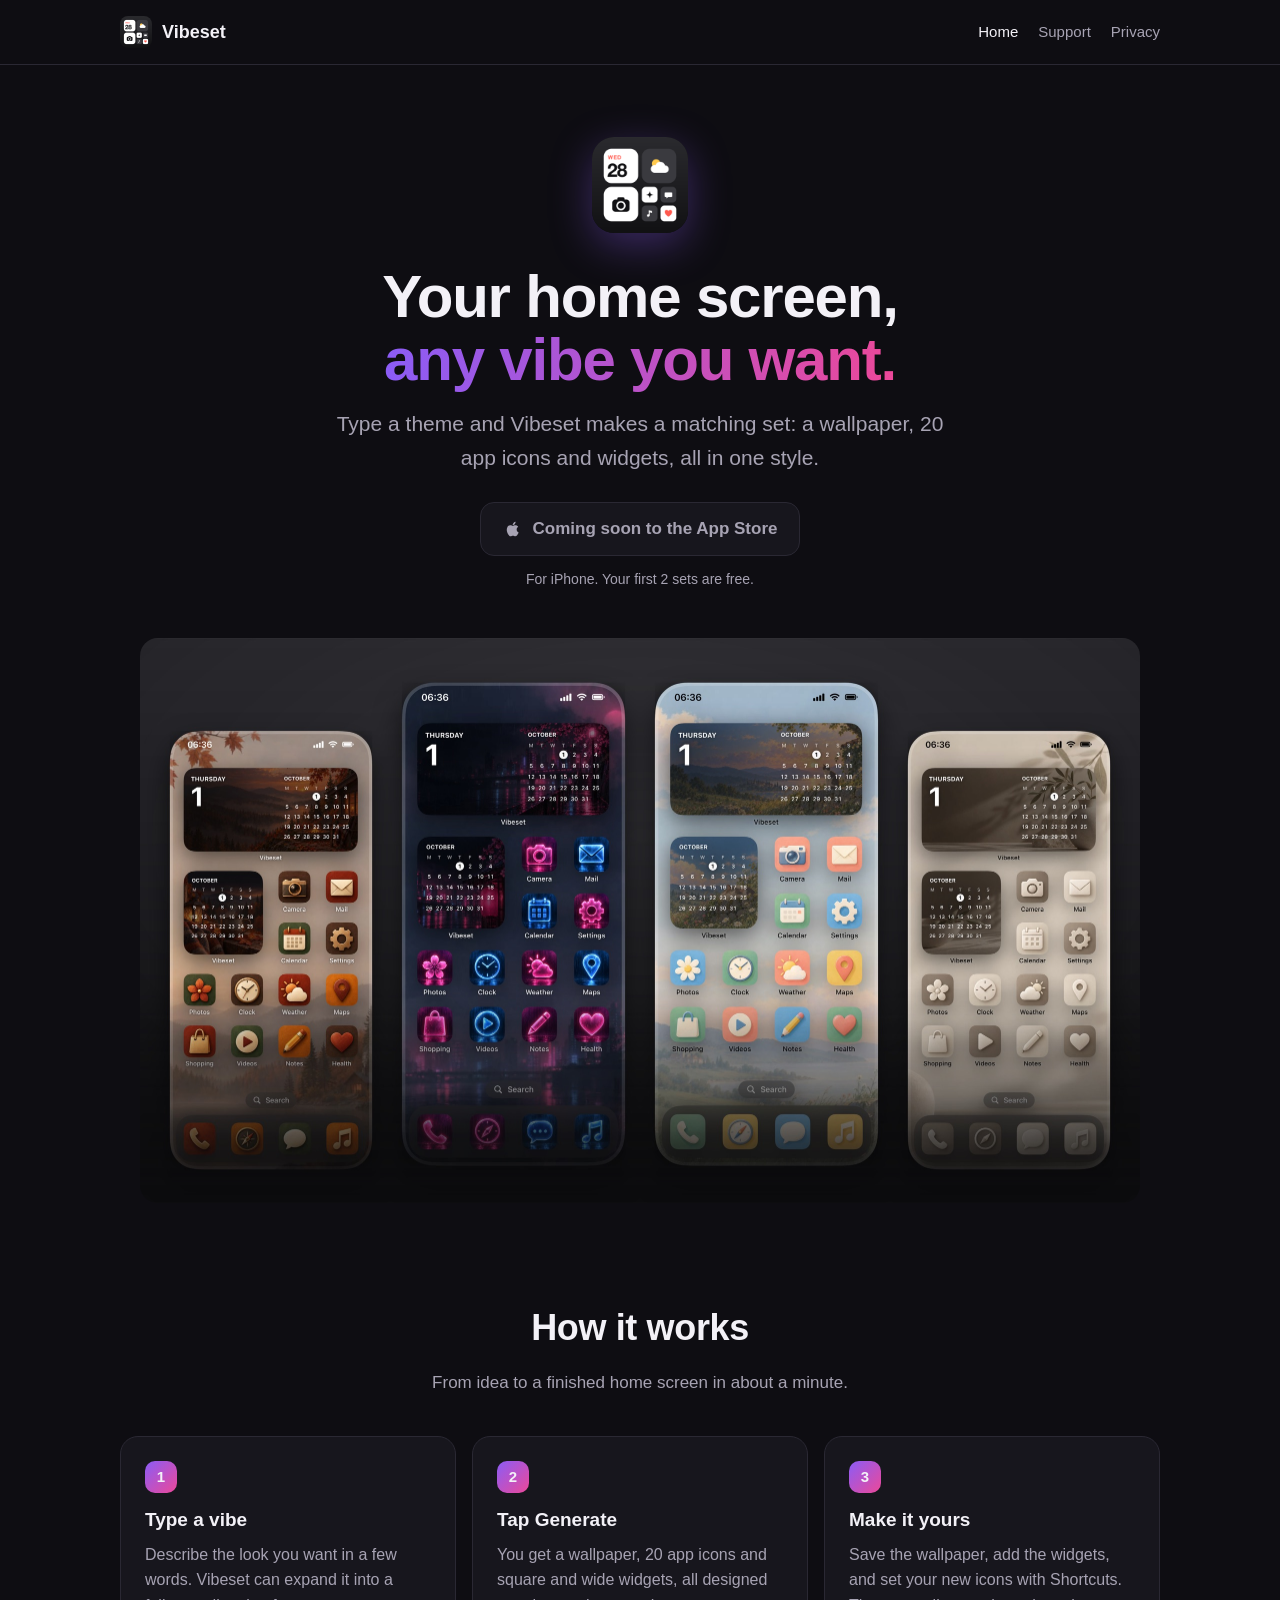
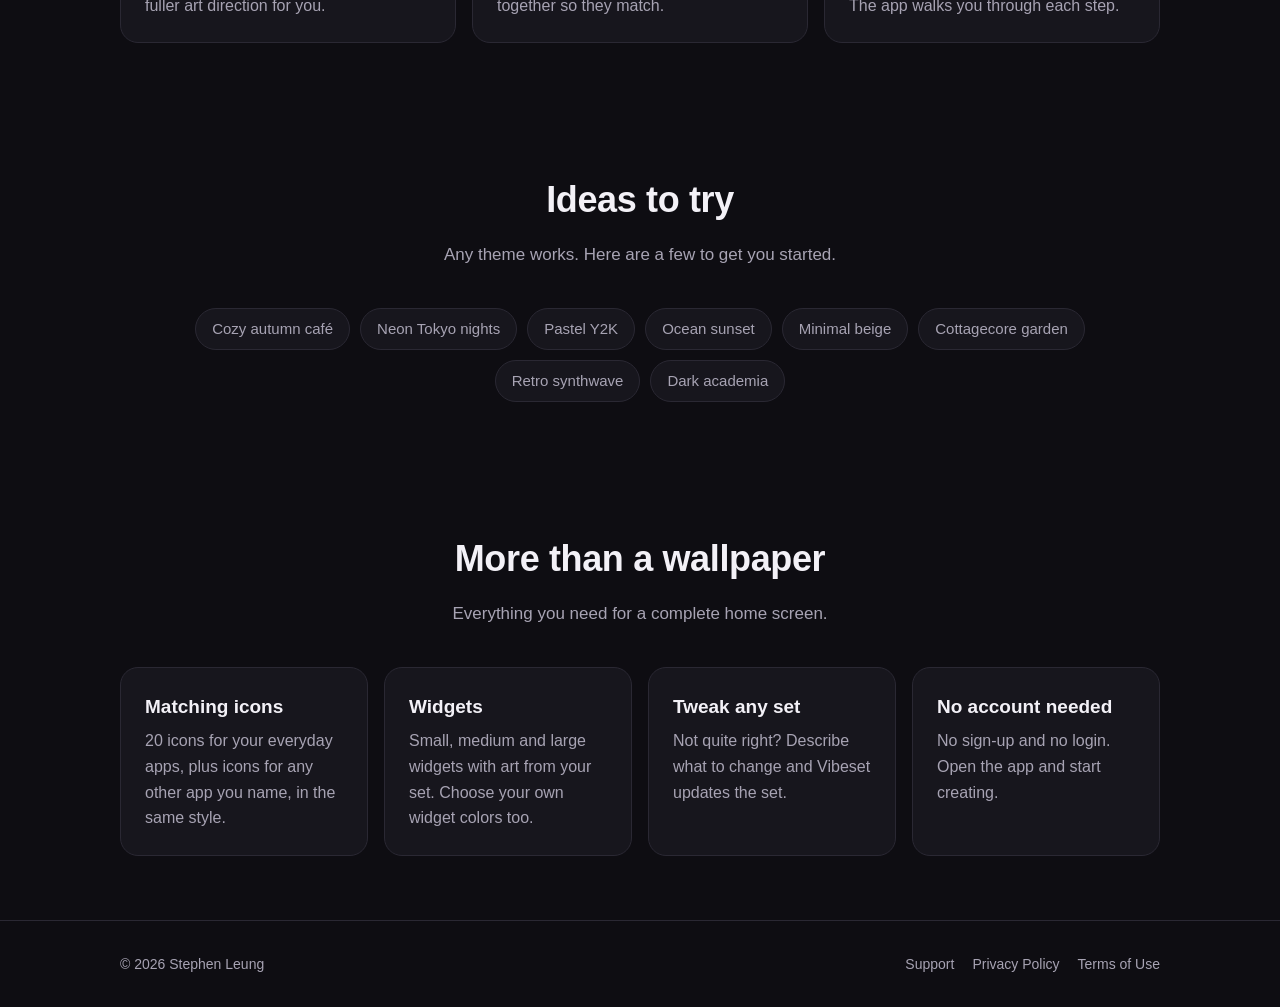
==== index.html @ 9aeab9dd "Add Vibeset marketing site, support page and privacy policy Co-Authored-By: Claude Opus 5.5 <noreply" ====
<!doctype html>
<html lang="en">
<head>
  <meta charset="utf-8">
  <meta name="viewport" content="width=device-width, initial-scale=1">
  <title>Vibeset AI: Icons &amp; Widgets</title>
  <meta name="description" content="Type a theme and get a matching iPhone home screen: a wallpaper, 20 app icons and widgets, all in one style.">
  <meta property="og:title" content="Vibeset AI: Icons &amp; Widgets">
  <meta property="og:description" content="Type a theme and get a matching iPhone home screen: a wallpaper, 20 app icons and widgets, all in one style.">
  <meta property="og:image" content="assets/og.jpg">
  <meta property="og:type" content="website">
  <link rel="icon" type="image/png" href="assets/icon.png">
  <link rel="apple-touch-icon" href="assets/apple-touch-icon.png">
  <link rel="stylesheet" href="assets/style.css">
</head>
<body>
  <header class="site-header">
    <div class="wrap">
      <a class="brand" href="./"><img src="assets/icon.png" alt=""><span>Vibeset</span></a>
      <nav>
        <a href="./" aria-current="page">Home</a>
        <a href="support.html">Support</a>
        <a href="privacy.html">Privacy</a>
      </nav>
    </div>
  </header>

  <main>
    <div class="hero wrap">
      <img class="app-icon" src="assets/icon.png" alt="Vibeset app icon">
      <h1>Your home screen,<br><span class="gradient">any vibe you want.</span></h1>
      <p class="lead">Type a theme and Vibeset makes a matching set: a wallpaper, 20 app icons and widgets, all in one style.</p>
      <span class="badge soon">
        <svg viewBox="0 0 24 24" fill="currentColor" aria-hidden="true"><path d="M16.37 12.6c-.02-2.2 1.8-3.26 1.88-3.31-1.03-1.5-2.62-1.7-3.18-1.73-1.35-.14-2.64.8-3.33.8-.69 0-1.75-.78-2.88-.76-1.48.02-2.85.86-3.61 2.19-1.54 2.67-.39 6.62 1.11 8.79.73 1.06 1.6 2.25 2.75 2.2 1.1-.04 1.52-.71 2.85-.71 1.33 0 1.71.71 2.88.69 1.19-.02 1.94-1.08 2.67-2.14.84-1.23 1.19-2.42 1.21-2.48-.03-.01-2.32-.89-2.35-3.54zM14.2 6.13c.61-.74 1.02-1.76.91-2.78-.88.04-1.94.59-2.57 1.32-.56.65-1.06 1.69-.93 2.69.98.08 1.98-.5 2.59-1.23z"/></svg>
        Coming soon to the App Store
      </span>
      <p class="note">For iPhone. Your first 2 sets are free.</p>
      <div class="showcase">
        <img src="assets/hero.jpg" width="2000" height="1131" alt="Four iPhone home screens made with Vibeset: autumn forest, neon city night, sunny countryside and soft neutral styles, each with matching wallpaper, icons and calendar widgets.">
      </div>
    </div>

    <section>
      <div class="wrap">
        <h2>How it works</h2>
        <p class="section-lead">From idea to a finished home screen in about a minute.</p>
        <div class="grid">
          <div class="card"><div class="num">1</div><h3>Type a vibe</h3><p>Describe the look you want in a few words. Vibeset can expand it into a fuller art direction for you.</p></div>
          <div class="card"><div class="num">2</div><h3>Tap Generate</h3><p>You get a wallpaper, 20 app icons and square and wide widgets, all designed together so they match.</p></div>
          <div class="card"><div class="num">3</div><h3>Make it yours</h3><p>Save the wallpaper, add the widgets, and set your new icons with Shortcuts. The app walks you through each step.</p></div>
        </div>
      </div>
    </section>

    <section>
      <div class="wrap">
        <h2>Ideas to try</h2>
        <p class="section-lead">Any theme works. Here are a few to get you started.</p>
        <div class="examples">
          <span>Cozy autumn café</span><span>Neon Tokyo nights</span><span>Pastel Y2K</span><span>Ocean sunset</span>
          <span>Minimal beige</span><span>Cottagecore garden</span><span>Retro synthwave</span><span>Dark academia</span>
        </div>
      </div>
    </section>

    <section>
      <div class="wrap">
        <h2>More than a wallpaper</h2>
        <p class="section-lead">Everything you need for a complete home screen.</p>
        <div class="grid">
          <div class="card"><h3>Matching icons</h3><p>20 icons for your everyday apps, plus icons for any other app you name, in the same style.</p></div>
          <div class="card"><h3>Widgets</h3><p>Small, medium and large widgets with art from your set. Choose your own widget colors too.</p></div>
          <div class="card"><h3>Tweak any set</h3><p>Not quite right? Describe what to change and Vibeset updates the set.</p></div>
          <div class="card"><h3>No account needed</h3><p>No sign-up and no login. Open the app and start creating.</p></div>
        </div>
      </div>
    </section>
  </main>

  <footer class="site-footer">
    <div class="wrap">
      <span>© 2026 Stephen Leung</span>
      <nav>
        <a href="support.html">Support</a>
        <a href="privacy.html">Privacy Policy</a>
        <a href="https://www.apple.com/legal/internet-services/itunes/dev/stdeula/">Terms of Use</a>
      </nav>
    </div>
  </footer>
</body>
</html>
---- assets/style.css ----
:root {
  --bg: #0e0d12;
  --surface: #17161d;
  --border: #2a2833;
  --text: #f3f1f7;
  --muted: #a7a3b3;
  --accent: #8b5cf6;
  --accent-2: #ec4899;
  --radius: 18px;
  --max: 1080px;
  color-scheme: dark;
}

* { box-sizing: border-box; }

html { -webkit-text-size-adjust: 100%; }

body {
  margin: 0;
  background: var(--bg);
  color: var(--text);
  font-family: -apple-system, BlinkMacSystemFont, "SF Pro Text", "Inter", "Segoe UI", Roboto, sans-serif;
  font-size: 17px;
  line-height: 1.6;
}

a { color: #c4b5fd; }
a:hover { color: #ddd6fe; }

.wrap { max-width: var(--max); margin: 0 auto; padding: 0 20px; }

/* Header */
.site-header { border-bottom: 1px solid var(--border); }
.site-header .wrap { display: flex; align-items: center; justify-content: space-between; height: 64px; gap: 16px; }
.brand { display: flex; align-items: center; gap: 10px; color: var(--text); text-decoration: none; font-weight: 700; font-size: 18px; }
.brand img { width: 32px; height: 32px; border-radius: 8px; }
.site-header nav { display: flex; gap: 20px; }
.site-header nav a { color: var(--muted); text-decoration: none; font-size: 15px; }
.site-header nav a:hover, .site-header nav a[aria-current] { color: var(--text); }

/* Hero */
.hero { text-align: center; padding: 72px 0 32px; }
.hero .app-icon { width: 96px; height: 96px; border-radius: 22px; box-shadow: 0 12px 40px rgba(139, 92, 246, .35); }
.hero h1 { font-size: clamp(36px, 7vw, 60px); line-height: 1.05; letter-spacing: -0.02em; margin: 24px 0 16px; }
.gradient { background: linear-gradient(90deg, var(--accent), var(--accent-2)); -webkit-background-clip: text; background-clip: text; color: transparent; }
.hero p.lead { color: var(--muted); font-size: clamp(18px, 2.4vw, 21px); max-width: 620px; margin: 0 auto 28px; }

.badge {
  display: inline-flex; align-items: center; gap: 10px;
  background: var(--text); color: var(--bg);
  padding: 12px 22px; border-radius: 14px;
  font-weight: 600; text-decoration: none;
}
.badge svg { width: 20px; height: 20px; }
.badge.soon { background: var(--surface); color: var(--muted); border: 1px solid var(--border); }
.note { color: var(--muted); font-size: 14px; margin-top: 12px; }

.showcase { margin: 48px auto 0; max-width: 1000px; }
.showcase img { width: 100%; height: auto; display: block; border-radius: var(--radius); }

/* Features */
section { padding: 64px 0; }
h2 { font-size: clamp(26px, 4vw, 36px); letter-spacing: -0.01em; margin: 0 0 12px; text-align: center; }
.section-lead { color: var(--muted); text-align: center; max-width: 560px; margin: 0 auto 40px; }

.grid { display: grid; grid-template-columns: repeat(auto-fit, minmax(240px, 1fr)); gap: 16px; }
.card { background: var(--surface); border: 1px solid var(--border); border-radius: var(--radius); padding: 24px; }
.card .num { display: inline-grid; place-items: center; width: 32px; height: 32px; border-radius: 10px; background: linear-gradient(135deg, var(--accent), var(--accent-2)); font-weight: 700; font-size: 15px; margin-bottom: 12px; }
.card h3 { margin: 0 0 6px; font-size: 19px; }
.card p { margin: 0; color: var(--muted); font-size: 16px; }

.examples { display: flex; flex-wrap: wrap; justify-content: center; gap: 10px; }
.examples span { background: var(--surface); border: 1px solid var(--border); border-radius: 999px; padding: 8px 16px; color: var(--muted); font-size: 15px; }

/* Documents (privacy, support) */
.doc { max-width: 760px; padding: 56px 20px 80px; }
.doc h1 { font-size: clamp(32px, 6vw, 44px); letter-spacing: -0.02em; margin: 0 0 8px; }
.doc .updated { color: var(--muted); margin: 0 0 36px; }
.doc h2 { text-align: left; font-size: 24px; margin: 40px 0 10px; }
.doc h3 { font-size: 18px; margin: 28px 0 6px; }
.doc p, .doc li { color: #d6d3df; }
.doc ul { padding-left: 22px; }
.doc li { margin: 6px 0; }
.doc table { width: 100%; border-collapse: collapse; margin: 16px 0; font-size: 15px; }
.doc th, .doc td { text-align: left; padding: 10px 12px; border-bottom: 1px solid var(--border); vertical-align: top; }
.doc th { color: var(--text); }
.doc td { color: #d6d3df; }
.table-scroll { overflow-x: auto; }

.contact-card { background: var(--surface); border: 1px solid var(--border); border-radius: var(--radius); padding: 24px; margin: 24px 0 8px; }
.contact-card p { margin: 0 0 6px; }
.contact-card a.email { font-size: 20px; font-weight: 600; word-break: break-all; }

details { background: var(--surface); border: 1px solid var(--border); border-radius: 14px; padding: 16px 20px; margin: 10px 0; }
details summary { cursor: pointer; font-weight: 600; color: var(--text); }
details p, details ol, details ul { margin: 10px 0 0; }

/* Footer */
.site-footer { border-top: 1px solid var(--border); padding: 32px 0; color: var(--muted); font-size: 14px; }
.site-footer .wrap { display: flex; flex-wrap: wrap; gap: 12px 24px; justify-content: space-between; }
.site-footer nav { display: flex; flex-wrap: wrap; gap: 18px; }
.site-footer a { color: var(--muted); text-decoration: none; }
.site-footer a:hover { color: var(--text); }

@media (max-width: 520px) {
  .site-header nav { gap: 14px; }
  .site-header nav a { font-size: 14px; }
  .brand span { display: none; }
  .hero { padding-top: 48px; }
}
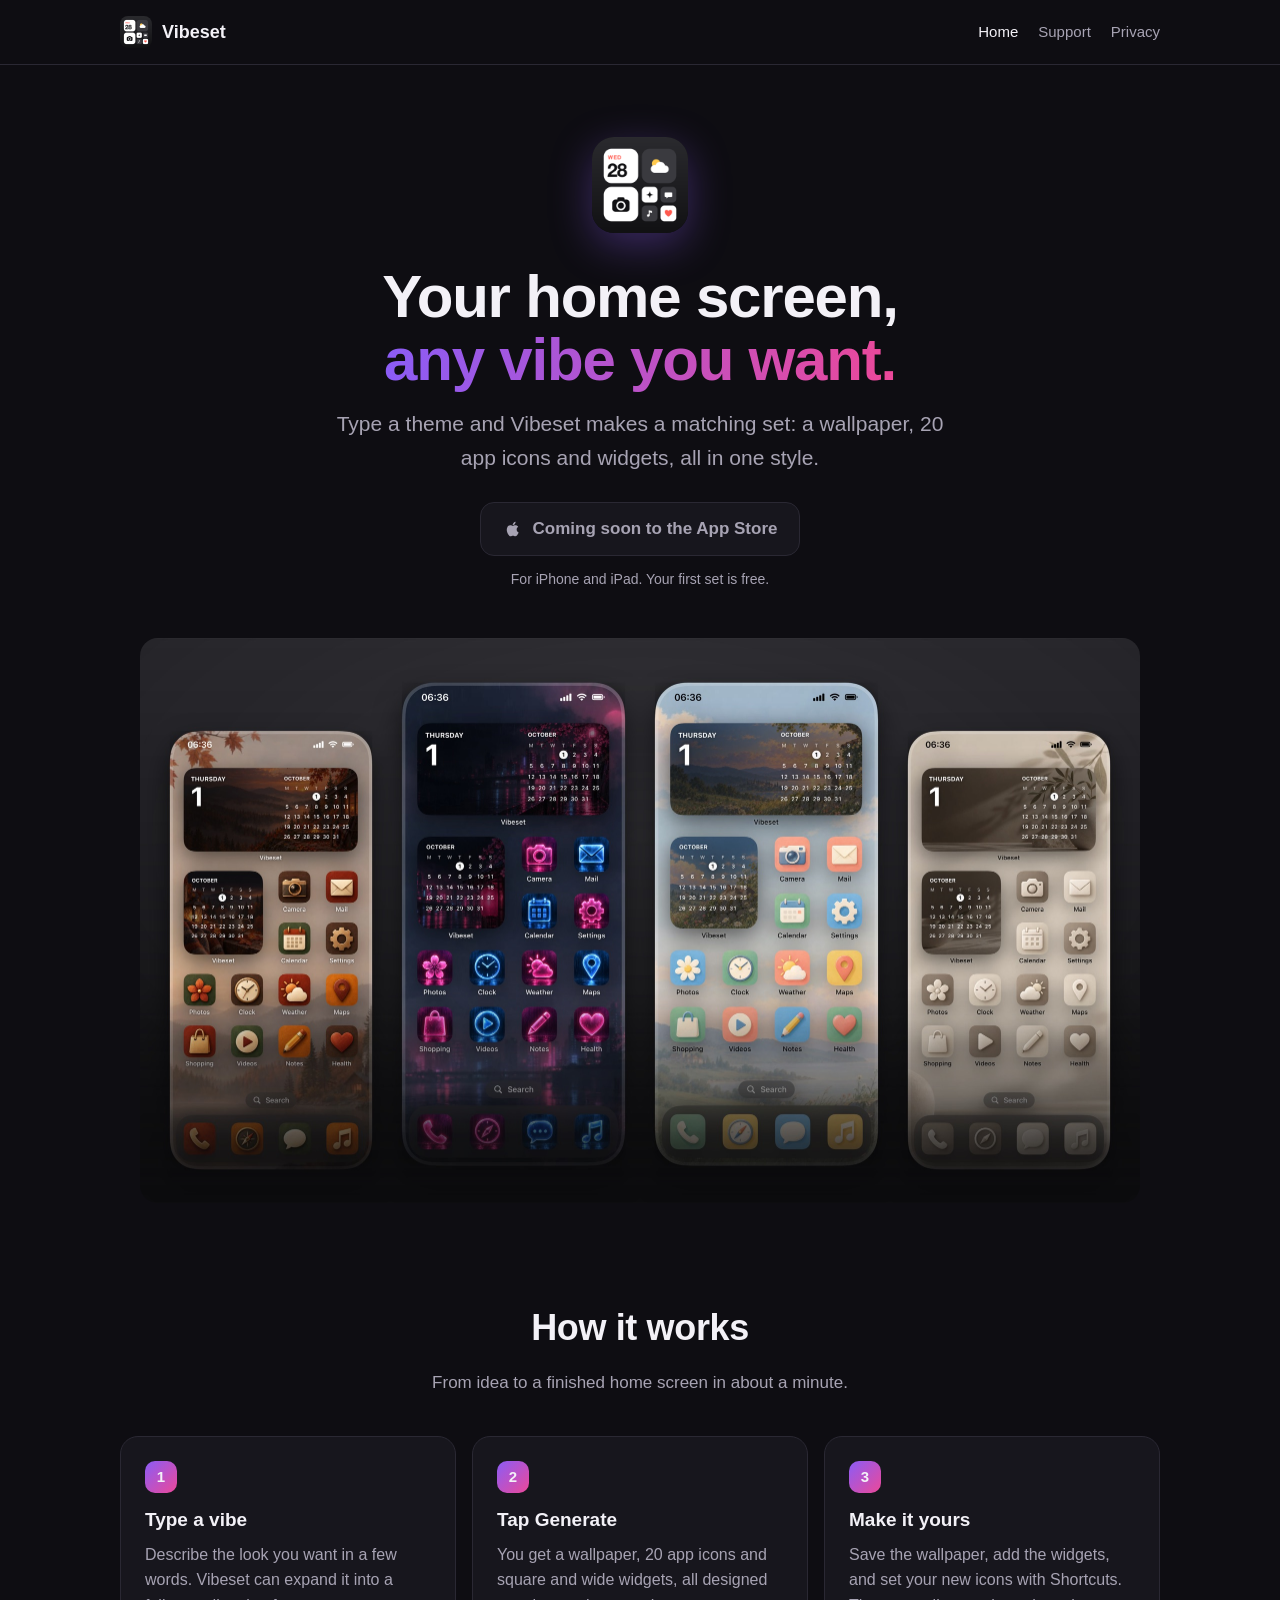
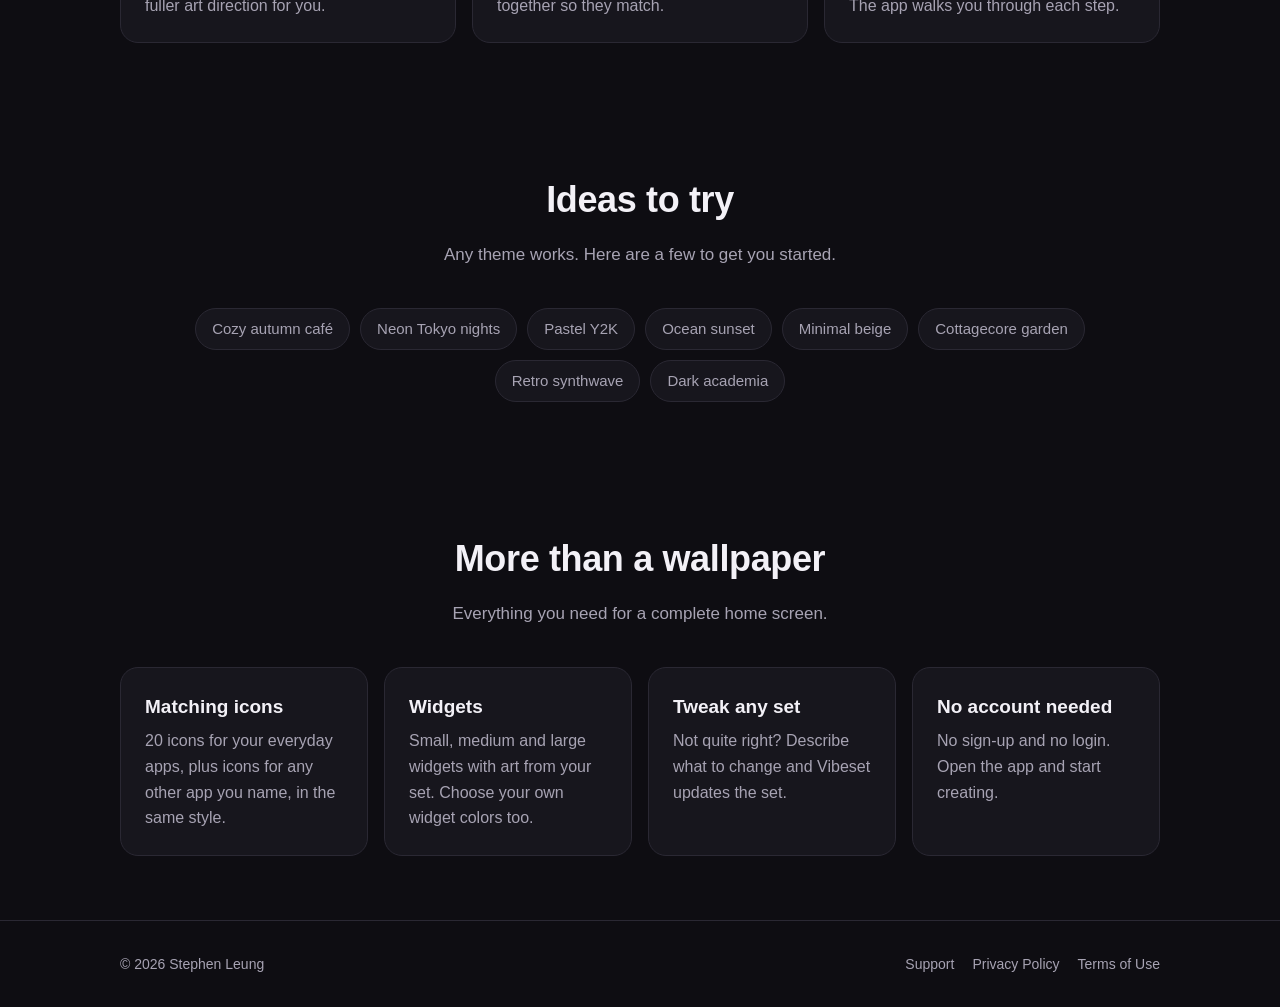
==== commit 2349b341: "Update index.html for Vibeset 1.1" ====
--- a/index.html
+++ b/index.html
@@ -34,7 +34,7 @@
         <svg viewBox="0 0 24 24" fill="currentColor" aria-hidden="true"><path d="M16.37 12.6c-.02-2.2 1.8-3.26 1.88-3.31-1.03-1.5-2.62-1.7-3.18-1.73-1.35-.14-2.64.8-3.33.8-.69 0-1.75-.78-2.88-.76-1.48.02-2.85.86-3.61 2.19-1.54 2.67-.39 6.62 1.11 8.79.73 1.06 1.6 2.25 2.75 2.2 1.1-.04 1.52-.71 2.85-.71 1.33 0 1.71.71 2.88.69 1.19-.02 1.94-1.08 2.67-2.14.84-1.23 1.19-2.42 1.21-2.48-.03-.01-2.32-.89-2.35-3.54zM14.2 6.13c.61-.74 1.02-1.76.91-2.78-.88.04-1.94.59-2.57 1.32-.56.65-1.06 1.69-.93 2.69.98.08 1.98-.5 2.59-1.23z"/></svg>
         Coming soon to the App Store
       </span>
-      <p class="note">For iPhone. Your first 2 sets are free.</p>
+      <p class="note">For iPhone and iPad. Your first set is free.</p>
       <div class="showcase">
         <img src="assets/hero.jpg" width="2000" height="1131" alt="Four iPhone home screens made with Vibeset: autumn forest, neon city night, sunny countryside and soft neutral styles, each with matching wallpaper, icons and calendar widgets.">
       </div>
